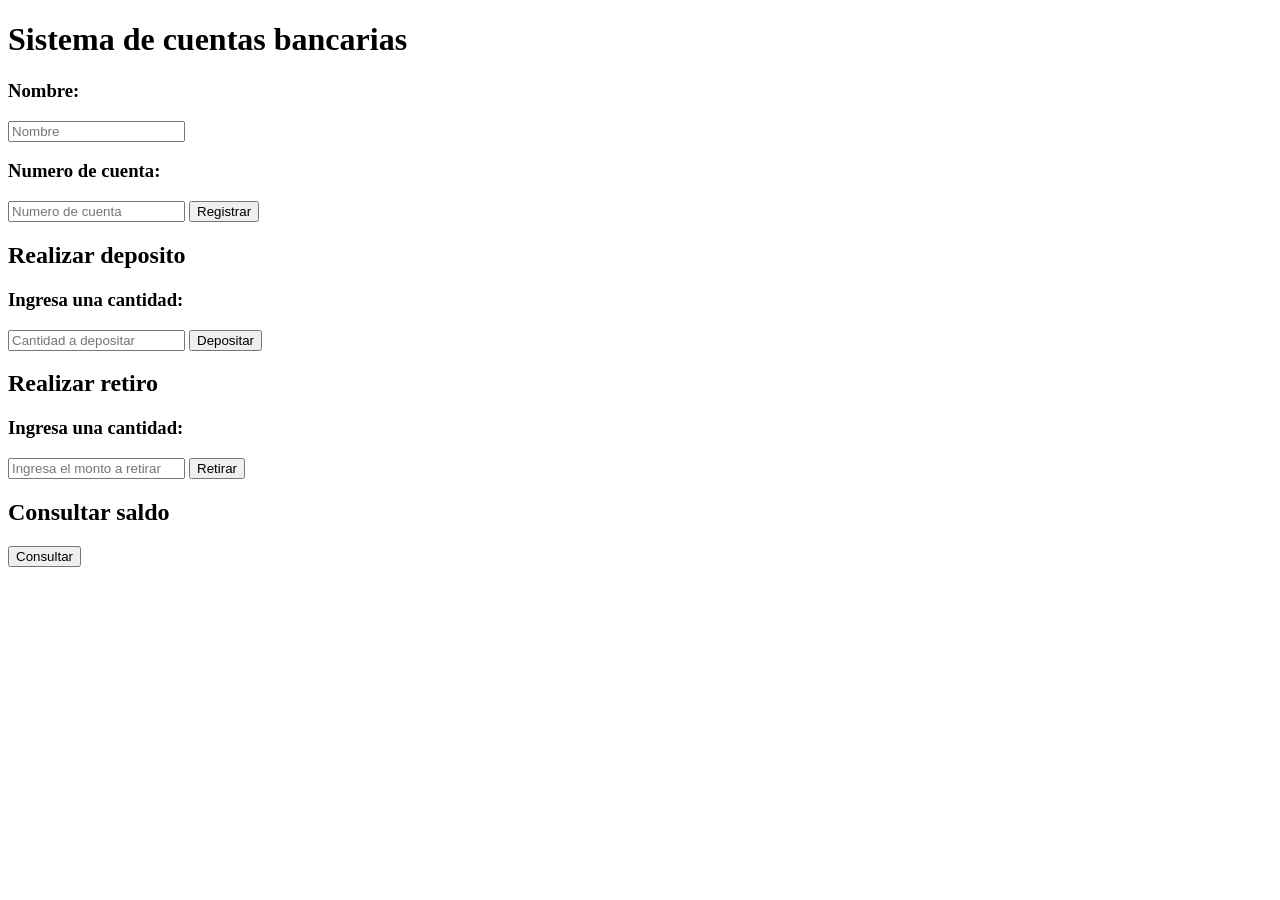
==== Problema-1-Sistema-de-cuentas-bancarias/index.html @ 5d5e402b "Problema 1: Sistema de cuentas bancarias" ====
<!DOCTYPE html>
<html lang="es">
<head>
    <meta charset="UTF-8">
    <meta name="viewport" content="width=device-width, initial-scale=1.0">
    <title>Problema 1: Sistema de cuentas bancarias</title>
    <!-- <script src="./js/main.js"></script> -->
</head>
<body>
    <main>
        <h1>Sistema de cuentas bancarias</h1>

        <form action="">
            <div class="register-form">
                <h3>Nombre:</h3>
                <input type="text" id="name" placeholder="Nombre">
                <h3>Numero de cuenta:</h3>
                <input type="number" id="accountNumber" placeholder="Numero de cuenta">

                <input type="button" value="Registrar" id="btnRegister">
            </div>

            <div id="deposit-form">
                <h2>Realizar deposito</h2>

                <h3>Ingresa una cantidad:</h3>
                <input type="number" name="" id="deposi" placeholder="Cantidad a depositar">
                
                <input type="button" value="Depositar" id="btnDeposit">

                <div id="deposit"></div>
            </div>

            <div class="withdrawBalance-form">
                <h2>Realizar retiro</h2>

                <h3>Ingresa una cantidad:</h3>
                <input type="number" name="" id="withdraw" placeholder="Ingresa el monto a retirar">

                <input type="button" value="Retirar" id="btnwithdrawBalance">
                <div id="withdrawMoney"></div>
            
            </div>
            
            <div class="consult-form">
                <h2>Consultar saldo</h2>
                <input type="button" value="Consultar" id="btnConsult">
                
                <div id="consult"></div>
            </div>
        </form>
    </main>

    <!-- <script type="module" src="./js/BankAccount.js"></script>
    <script type="module" src="./js/Person.js"></script> -->
    <script type="module" src="./js/main.js"></script>
</body>
</html>
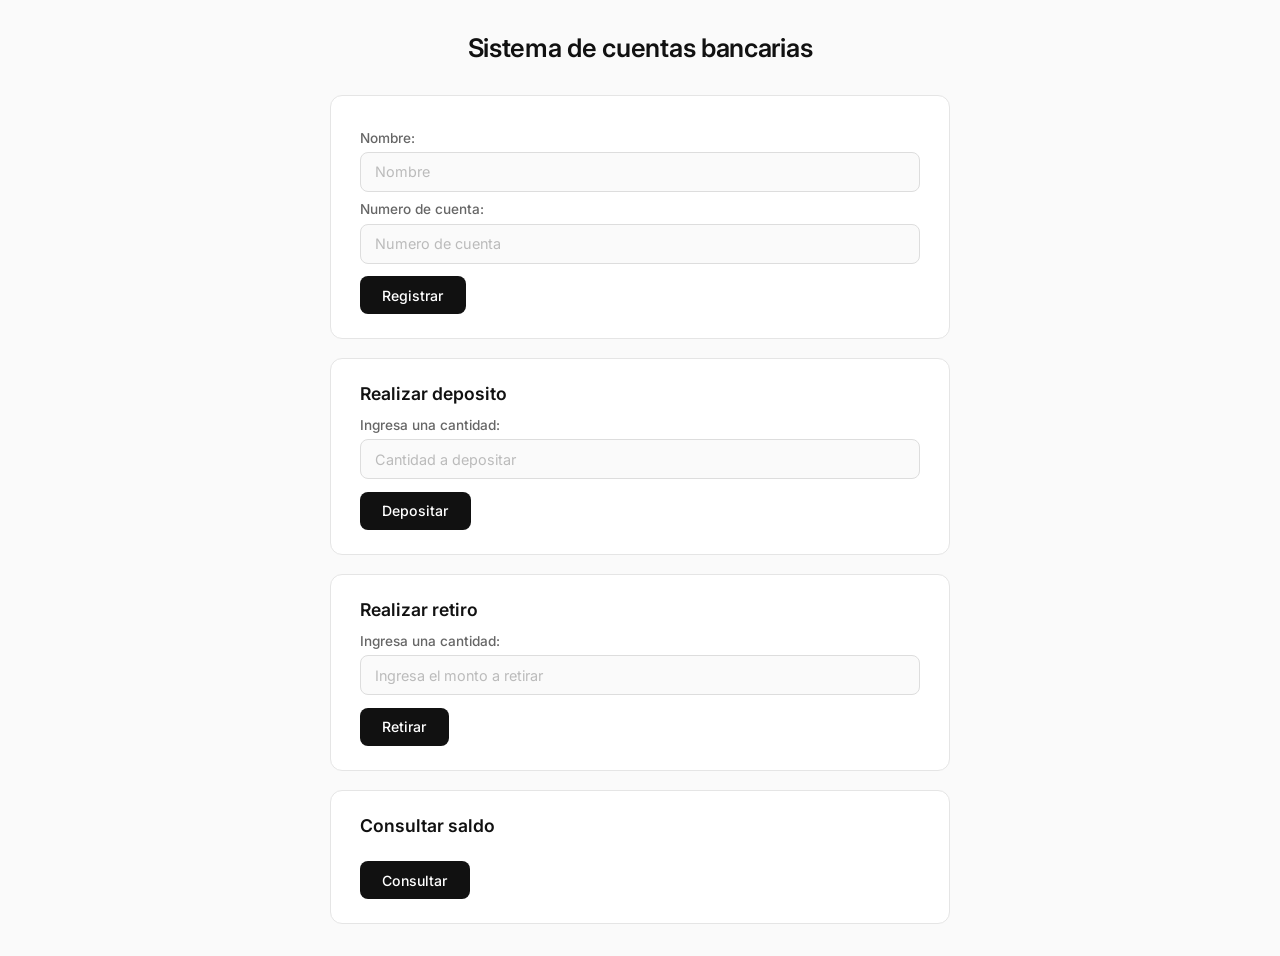
==== commit 82821d6d: "styles" ====
--- a/Problema-1-Sistema-de-cuentas-bancarias/index.html
+++ b/Problema-1-Sistema-de-cuentas-bancarias/index.html
@@ -4,7 +4,7 @@
     <meta charset="UTF-8">
     <meta name="viewport" content="width=device-width, initial-scale=1.0">
     <title>Problema 1: Sistema de cuentas bancarias</title>
-    <!-- <script src="./js/main.js"></script> -->
+    <link rel="stylesheet" href="./css/styles.css">
 </head>
 <body>
     <main>
@@ -13,22 +13,22 @@
         <form action="">
             <div class="register-form">
                 <h3>Nombre:</h3>
-                <input type="text" id="name" placeholder="Nombre">
+                <input type="text" id="name" placeholder="Nombre" required>
                 <h3>Numero de cuenta:</h3>
-                <input type="number" id="accountNumber" placeholder="Numero de cuenta">
+                <input type="number" id="accountNumber" placeholder="Numero de cuenta" required>
 
-                <input type="button" value="Registrar" id="btnRegister">
+                <button type="button" id="btnRegister">Registrar</button>
             </div>
 
             <div id="deposit-form">
                 <h2>Realizar deposito</h2>
 
                 <h3>Ingresa una cantidad:</h3>
-                <input type="number" name="" id="deposi" placeholder="Cantidad a depositar">
+                <input type="number" name="" id="depositInput" placeholder="Cantidad a depositar">
                 
                 <input type="button" value="Depositar" id="btnDeposit">
 
-                <div id="deposit"></div>
+                <div id="depositResult"></div>
             </div>
 
             <div class="withdrawBalance-form">
@@ -51,8 +51,6 @@
         </form>
     </main>
 
-    <!-- <script type="module" src="./js/BankAccount.js"></script>
-    <script type="module" src="./js/Person.js"></script> -->
-    <script type="module" src="./js/main.js"></script>
+    <script type="module" src="./js/Main.js"></script>
 </body>
 </html>
--- a/Problema-1-Sistema-de-cuentas-bancarias/css/styles.css
+++ b/Problema-1-Sistema-de-cuentas-bancarias/css/styles.css
@@ -0,0 +1,136 @@
+@import url('https://fonts.googleapis.com/css2?family=Inter:wght@300;400;500;600&display=swap');
+
+* {
+    margin: 0;
+    padding: 0;
+    box-sizing: border-box;
+}
+
+body {
+    font-family: 'Inter', sans-serif;
+    min-height: 100vh;
+    background: #fafafa;
+    padding: 2rem;
+    color: #333;
+}
+
+main {
+    max-width: 620px;
+    margin: 0 auto;
+}
+
+h1 {
+    text-align: center;
+    font-size: 1.6rem;
+    font-weight: 600;
+    color: #111;
+    margin-bottom: 2rem;
+    letter-spacing: -0.3px;
+}
+
+form {
+    display: flex;
+    flex-direction: column;
+    gap: 1.2rem;
+}
+
+.register-form,
+#deposit-form,
+.withdrawBalance-form,
+.consult-form {
+    background: #fff;
+    border: 1px solid #e5e5e5;
+    border-radius: 12px;
+    padding: 1.5rem 1.8rem;
+    transition: box-shadow 0.2s ease;
+}
+
+.register-form:hover,
+#deposit-form:hover,
+.withdrawBalance-form:hover,
+.consult-form:hover {
+    box-shadow: 0 2px 12px rgba(0, 0, 0, 0.05);
+}
+
+h2 {
+    font-size: 1.1rem;
+    font-weight: 600;
+    color: #111;
+    margin-bottom: 0.8rem;
+}
+
+h3 {
+    font-size: 0.85rem;
+    font-weight: 500;
+    color: #666;
+    margin-bottom: 0.4rem;
+    margin-top: 0.6rem;
+}
+
+input[type="text"],
+input[type="number"] {
+    width: 100%;
+    padding: 0.65rem 0.9rem;
+    background: #fafafa;
+    border: 1px solid #ddd;
+    border-radius: 8px;
+    color: #111;
+    font-family: 'Inter', sans-serif;
+    font-size: 0.9rem;
+    outline: none;
+    transition: border-color 0.2s ease;
+}
+
+input[type="text"]::placeholder,
+input[type="number"]::placeholder {
+    color: #bbb;
+}
+
+input[type="text"]:focus,
+input[type="number"]:focus {
+    border-color: #111;
+}
+
+button,
+input[type="button"] {
+    padding: 0.65rem 1.4rem;
+    background: #111;
+    color: #fff;
+    font-family: 'Inter', sans-serif;
+    font-size: 0.88rem;
+    font-weight: 500;
+    border: none;
+    border-radius: 8px;
+    cursor: pointer;
+    transition: opacity 0.2s ease;
+    margin-top: 0.8rem;
+}
+
+button:hover,
+input[type="button"]:hover {
+    opacity: 0.8;
+}
+
+button:active,
+input[type="button"]:active {
+    opacity: 0.65;
+}
+
+#depositResult,
+#withdrawMoney,
+#consult {
+    margin-top: 0.8rem;
+    padding: 0.8rem 1rem;
+    background: #f5f5f5;
+    border-left: 3px solid #333;
+    border-radius: 0 8px 8px 0;
+    color: #333;
+    font-weight: 500;
+    font-size: 0.9rem;
+}
+
+#depositResult:empty,
+#withdrawMoney:empty,
+#consult:empty {
+    display: none;
+}
